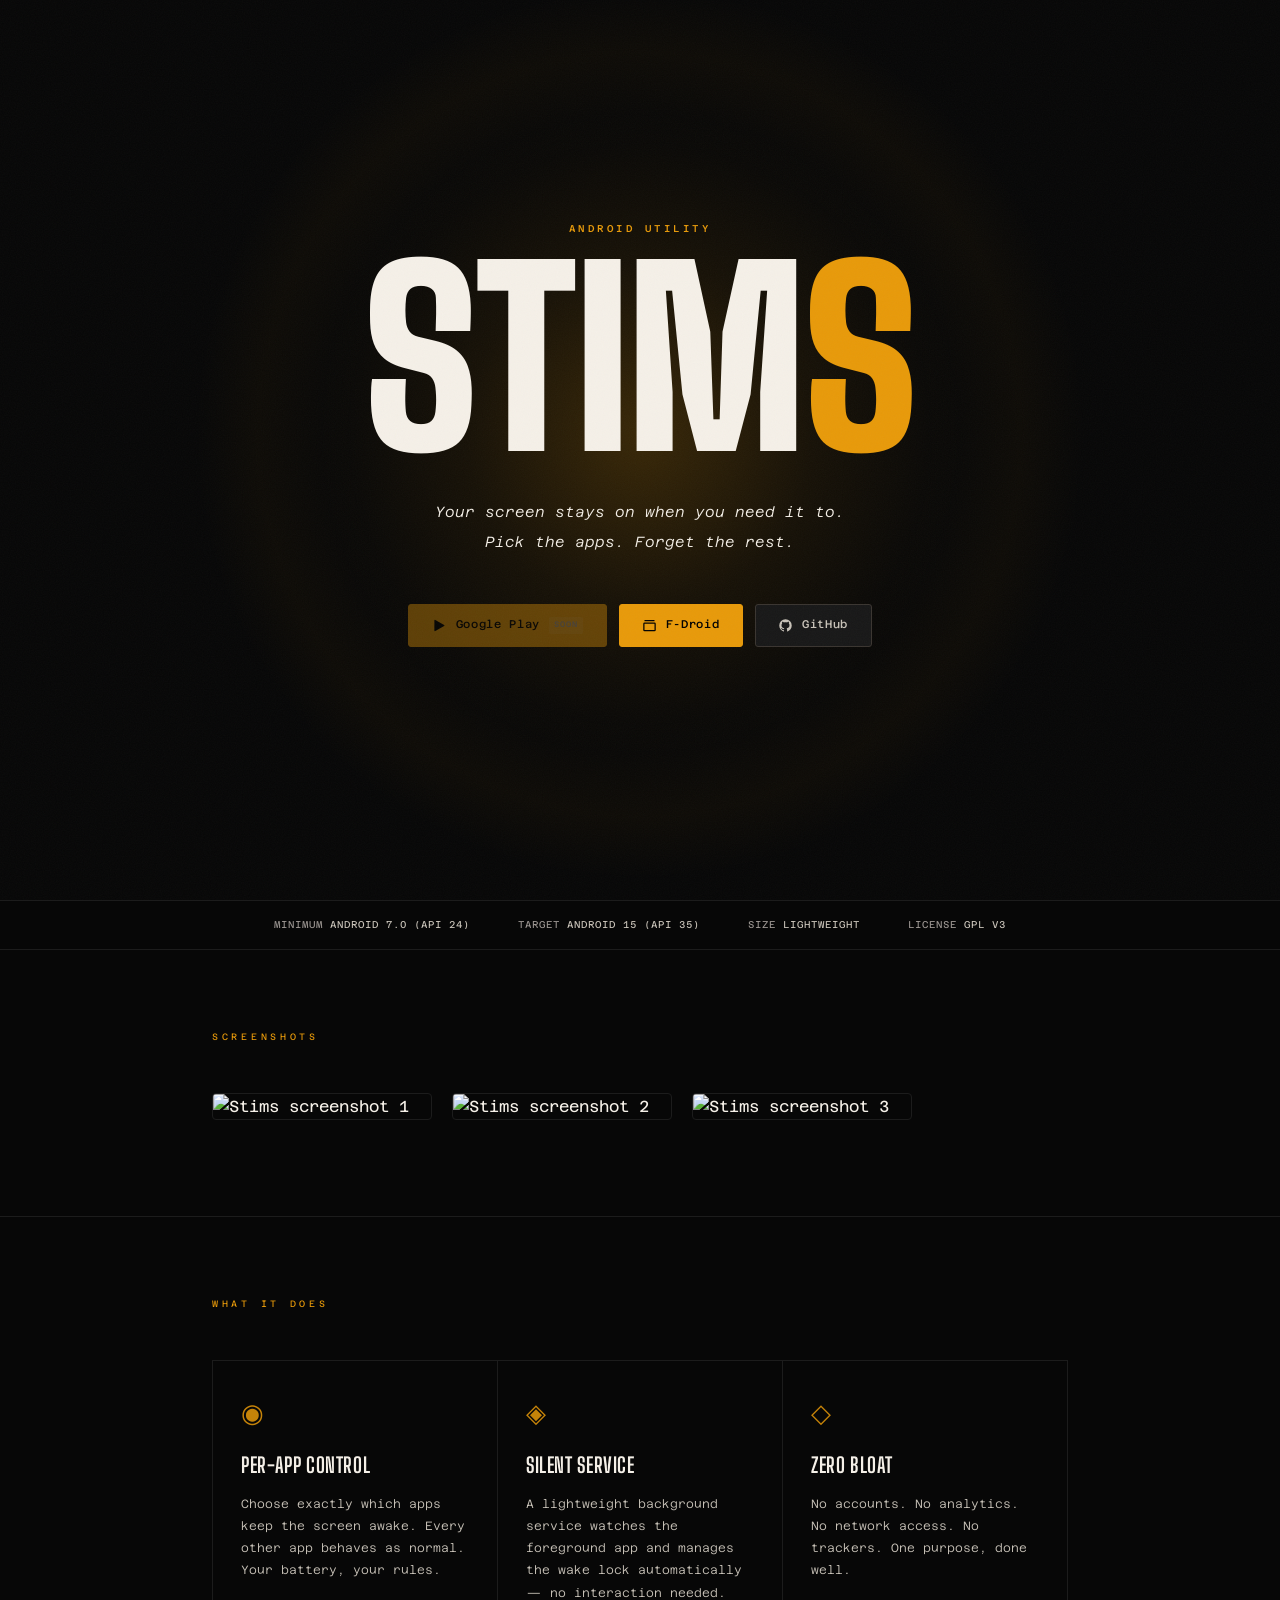
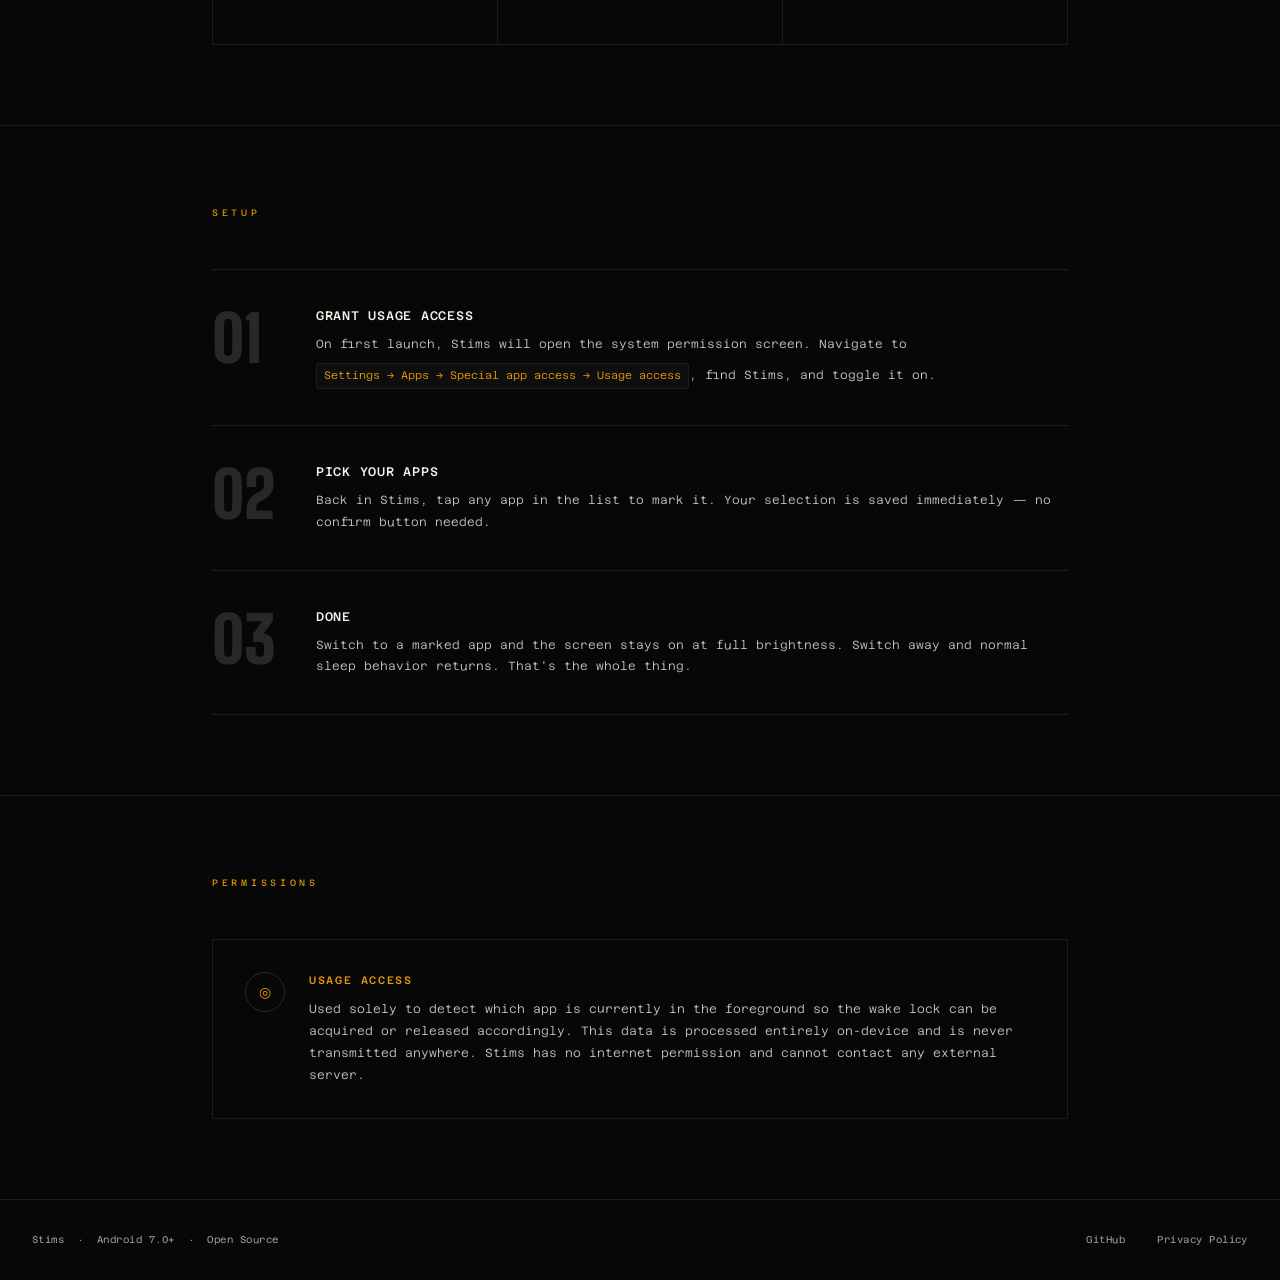
==== index.html @ 347eaefb "release on F-droid" ====
<!doctype html>
<html lang="en">
  <head>
    <meta charset="UTF-8" />
    <meta name="viewport" content="width=device-width, initial-scale=1.0" />
    <title>Stims — Keep Your Screen Awake</title>
    <meta
      name="description"
      content="Stims keeps your Android screen awake while your chosen apps are open. Simple, lightweight, no bloat."
    />
    <meta property="og:title" content="Stims — Keep Your Screen Awake" />
    <meta
      property="og:description"
      content="Pick the apps. Forget the rest. Your screen stays on when you need it to."
    />
    <meta property="og:type" content="website" />
    <link rel="preconnect" href="https://fonts.googleapis.com" />
    <link rel="preconnect" href="https://fonts.gstatic.com" crossorigin />
    <link
      href="https://fonts.googleapis.com/css2?family=Big+Shoulders+Display:wght@400;700;900&family=Azeret+Mono:ital,wght@0,300;0,400;0,500;1,300&display=swap"
      rel="stylesheet"
    />
    <style>
      :root {
        --bg: #070707;
        --surface: #0e0e0e;
        --border: #1c1c1c;
        --border-mid: #282828;
        --amber: #e89a0a;
        --amber-bright: #ffb020;
        --text: #f5f0e8;
        --text-dim: #c8c2b8;
        --text-muted: #9a9490;
      }

      *,
      *::before,
      *::after {
        box-sizing: border-box;
        margin: 0;
        padding: 0;
      }

      html {
        scroll-behavior: smooth;
      }

      body {
        background-color: var(--bg);
        color: var(--text);
        font-family: 'Azeret Mono', monospace;
        font-weight: 400;
        line-height: 1.6;
        min-height: 100vh;
        overflow-x: hidden;
      }

      /* Grain overlay */
      body::after {
        content: '';
        position: fixed;
        inset: 0;
        background-image: url("data:image/svg+xml,%3Csvg xmlns='http://www.w3.org/2000/svg' width='300' height='300'%3E%3Cfilter id='n'%3E%3CfeTurbulence type='fractalNoise' baseFrequency='0.85' numOctaves='4' stitchTiles='stitch'/%3E%3C/filter%3E%3Crect width='300' height='300' filter='url(%23n)' opacity='1'/%3E%3C/svg%3E");
        opacity: 0.035;
        pointer-events: none;
        z-index: 999;
      }

      /* ─── HERO ─── */
      .hero {
        position: relative;
        min-height: 100svh;
        display: flex;
        flex-direction: column;
        align-items: center;
        justify-content: center;
        padding: 4rem 2rem 6rem;
        overflow: hidden;
      }

      /* Ambient breathing orb */
      .orb {
        position: absolute;
        width: 700px;
        height: 700px;
        border-radius: 50%;
        background: radial-gradient(
          circle,
          rgba(232, 154, 10, 0.22) 0%,
          rgba(232, 154, 10, 0.07) 35%,
          transparent 65%
        );
        pointer-events: none;
        animation: breathe 7s ease-in-out infinite;
      }

      @keyframes breathe {
        0%,
        100% {
          transform: scale(1);
          opacity: 0.75;
        }

        50% {
          transform: scale(1.12);
          opacity: 1;
        }
      }

      /* Secondary haze ring */
      .orb-ring {
        position: absolute;
        width: 900px;
        height: 900px;
        border-radius: 50%;
        background: radial-gradient(
          circle,
          transparent 45%,
          rgba(232, 154, 10, 0.03) 60%,
          transparent 70%
        );
        pointer-events: none;
        animation: breathe 7s ease-in-out infinite reverse;
      }

      .hero-content {
        position: relative;
        z-index: 1;
        text-align: center;
        max-width: 820px;
      }

      .eyebrow {
        font-size: 0.62rem;
        font-weight: 500;
        letter-spacing: 0.35em;
        color: var(--amber);
        text-transform: uppercase;
        margin-bottom: 1.25rem;
        opacity: 0;
        animation: fadeUp 0.6s 0.1s ease forwards;
      }

      .app-name {
        font-family: 'Big Shoulders Display', sans-serif;
        font-weight: 900;
        font-size: clamp(6.5rem, 22vw, 15rem);
        line-height: 0.85;
        letter-spacing: -0.01em;
        text-transform: uppercase;
        color: var(--text);
        opacity: 0;
        animation: fadeUp 0.7s 0.2s ease forwards;
      }

      .app-name .accent {
        color: var(--amber);
      }

      .tagline {
        margin-top: 2.25rem;
        font-size: clamp(0.78rem, 1.4vw, 0.92rem);
        font-weight: 300;
        font-style: italic;
        color: var(--text);
        line-height: 2;
        opacity: 0;
        animation: fadeUp 0.7s 0.35s ease forwards;
      }

      /* ─── BUTTONS ─── */
      .download-row {
        display: flex;
        gap: 0.75rem;
        justify-content: center;
        flex-wrap: wrap;
        margin-top: 3rem;
        opacity: 0;
        animation: fadeUp 0.7s 0.5s ease forwards;
      }

      .btn {
        display: inline-flex;
        align-items: center;
        gap: 0.55rem;
        padding: 0.7rem 1.4rem;
        font-family: 'Azeret Mono', monospace;
        font-size: 0.7rem;
        font-weight: 500;
        letter-spacing: 0.06em;
        text-decoration: none;
        border-radius: 3px;
        transition: all 0.18s ease;
        white-space: nowrap;
        cursor: pointer;
      }

      .btn-amber {
        background: var(--amber);
        color: #000;
        border: 1px solid var(--amber);
      }

      .btn-amber:hover {
        background: var(--amber-bright);
        border-color: var(--amber-bright);
        box-shadow: 0 0 28px rgba(232, 154, 10, 0.35);
      }

      .btn-outline {
        background: #1e1a10;
        color: var(--text);
        border: 1px solid #5a4e30;
      }

      .btn-outline:hover {
        background: #2a2214;
        border-color: var(--amber);
        color: var(--amber-bright);
      }

      .btn-ghost {
        background: #181818;
        color: var(--text-dim);
        border: 1px solid #3a3530;
      }

      .btn-ghost:hover {
        background: #202020;
        color: var(--text);
        border-color: #5a5550;
      }

      .btn.disabled {
        opacity: 0.38;
        pointer-events: none;
      }

      .badge {
        font-size: 0.5rem;
        padding: 0.12rem 0.35rem;
        background: rgba(255, 255, 255, 0.07);
        color: var(--text-muted);
        border-radius: 2px;
        letter-spacing: 0.1em;
      }

      .icon {
        width: 15px;
        height: 15px;
        fill: currentColor;
        flex-shrink: 0;
      }

      /* ─── DIVIDER ─── */
      hr {
        border: none;
        border-top: 1px solid var(--border);
      }

      /* ─── COMPATIBILITY STRIP ─── */
      .compat-strip {
        border-top: 1px solid var(--border);
        border-bottom: 1px solid var(--border);
        padding: 1rem 2rem;
        display: flex;
        justify-content: center;
        gap: 3rem;
        flex-wrap: wrap;
      }

      .compat-item {
        font-size: 0.62rem;
        letter-spacing: 0.1em;
        color: var(--text-muted);
        text-transform: uppercase;
      }

      .compat-item span {
        color: var(--text-dim);
      }

      /* ─── SECTION WRAPPER ─── */
      .section {
        padding: 5rem 2rem;
        max-width: 920px;
        margin: 0 auto;
      }

      .section-label {
        font-size: 0.58rem;
        letter-spacing: 0.4em;
        color: var(--amber);
        text-transform: uppercase;
        margin-bottom: 3rem;
      }

      /* ─── FEATURES GRID ─── */
      .features-grid {
        display: grid;
        grid-template-columns: repeat(3, 1fr);
        border: 1px solid var(--border);
        background: var(--border);
        gap: 1px;
      }

      .feature-card {
        background: var(--bg);
        padding: 2.5rem 1.75rem;
        transition: background 0.2s;
      }

      .feature-card:hover {
        background: var(--surface);
      }

      .feature-glyph {
        font-size: 1.6rem;
        line-height: 1;
        color: var(--amber);
        margin-bottom: 1.4rem;
        display: block;
        opacity: 0.85;
      }

      .feature-title {
        font-family: 'Big Shoulders Display', sans-serif;
        font-weight: 700;
        font-size: 1.3rem;
        letter-spacing: 0.03em;
        text-transform: uppercase;
        color: var(--text);
        margin-bottom: 0.65rem;
      }

      .feature-desc {
        font-size: 0.75rem;
        font-weight: 300;
        color: var(--text-dim);
        line-height: 1.85;
      }

      /* ─── STEPS ─── */
      .steps-list {
        display: grid;
        gap: 0;
        margin-top: 2rem;
      }

      .step {
        display: grid;
        grid-template-columns: 5rem 1fr;
        gap: 1.5rem;
        padding: 2.25rem 0;
        border-bottom: 1px solid var(--border);
        align-items: start;
      }

      .step:first-child {
        border-top: 1px solid var(--border);
      }

      .step-num {
        font-family: 'Big Shoulders Display', sans-serif;
        font-weight: 900;
        font-size: 4rem;
        line-height: 1;
        color: var(--border-mid);
        padding-top: 0.1rem;
      }

      .step-title {
        font-size: 0.78rem;
        font-weight: 500;
        color: var(--text);
        margin-bottom: 0.5rem;
        letter-spacing: 0.06em;
        text-transform: uppercase;
      }

      .step-desc {
        font-size: 0.74rem;
        font-weight: 300;
        color: var(--text-dim);
        line-height: 1.85;
      }

      .step-code {
        display: inline-block;
        background: var(--surface);
        border: 1px solid var(--border);
        padding: 0.1rem 0.45rem;
        border-radius: 2px;
        font-size: 0.68rem;
        color: var(--amber);
        margin-top: 0.5rem;
      }

      /* ─── PERMISSION CARD ─── */
      .perm-card {
        border: 1px solid var(--border);
        padding: 2rem;
        margin-top: 2rem;
        display: grid;
        grid-template-columns: 2.5rem 1fr;
        gap: 1.5rem;
        align-items: start;
      }

      .perm-dot {
        width: 2.5rem;
        height: 2.5rem;
        border-radius: 50%;
        border: 1px solid var(--border-mid);
        display: flex;
        align-items: center;
        justify-content: center;
        font-size: 0.9rem;
        color: var(--amber);
        flex-shrink: 0;
      }

      .perm-name {
        font-size: 0.68rem;
        font-weight: 500;
        color: var(--amber);
        letter-spacing: 0.15em;
        text-transform: uppercase;
        margin-bottom: 0.5rem;
      }

      .perm-desc {
        font-size: 0.75rem;
        font-weight: 300;
        color: var(--text-dim);
        line-height: 1.85;
      }

      /* ─── SCREENSHOTS ─── */
      .screenshots-track {
        display: flex;
        gap: 1.25rem;
        overflow-x: auto;
        padding-bottom: 1rem;
        scrollbar-width: thin;
        scrollbar-color: var(--border-mid) transparent;
      }

      .screenshots-track::-webkit-scrollbar {
        height: 4px;
      }

      .screenshots-track::-webkit-scrollbar-track {
        background: transparent;
      }

      .screenshots-track::-webkit-scrollbar-thumb {
        background: var(--border-mid);
        border-radius: 2px;
      }

      .screenshot {
        flex-shrink: 0;
        width: 220px;
        border: 1px solid var(--border);
        border-radius: 4px;
        overflow: hidden;
        transition: border-color 0.18s;
      }

      .screenshot:hover {
        border-color: var(--border-mid);
      }

      .screenshot img {
        width: 100%;
        height: auto;
        display: block;
      }

      /* ─── FOOTER ─── */
      footer {
        border-top: 1px solid var(--border);
        padding: 2rem 2rem;
        display: flex;
        justify-content: space-between;
        align-items: center;
        flex-wrap: wrap;
        gap: 1rem;
        max-width: 100%;
      }

      .footer-left {
        font-size: 0.62rem;
        color: var(--text-muted);
        letter-spacing: 0.05em;
      }

      .footer-links {
        display: flex;
        gap: 2rem;
      }

      .footer-links a {
        font-size: 0.62rem;
        color: var(--text-muted);
        text-decoration: none;
        letter-spacing: 0.05em;
        transition: color 0.18s;
      }

      .footer-links a:hover {
        color: var(--amber);
      }

      /* ─── ANIMATIONS ─── */
      @keyframes fadeUp {
        from {
          opacity: 0;
          transform: translateY(16px);
        }

        to {
          opacity: 1;
          transform: translateY(0);
        }
      }

      /* ─── RESPONSIVE ─── */
      @media (max-width: 700px) {
        .features-grid {
          grid-template-columns: 1fr;
        }

        .download-row {
          flex-direction: column;
          align-items: stretch;
        }

        .btn {
          justify-content: center;
        }

        .step {
          grid-template-columns: 3.5rem 1fr;
          gap: 1rem;
        }

        .step-num {
          font-size: 3rem;
        }

        .perm-card {
          grid-template-columns: 1fr;
        }

        footer {
          flex-direction: column;
          text-align: center;
        }

        .footer-links {
          justify-content: center;
        }

        .compat-strip {
          gap: 1.5rem;
        }
      }
    </style>
  </head>

  <body>
    <!-- ═══ HERO ═══ -->
    <section class="hero">
      <div class="orb"></div>
      <div class="orb-ring"></div>

      <div class="hero-content">
        <p class="eyebrow">Android Utility</p>

        <h1 class="app-name">STIM<span class="accent">S</span></h1>

        <p class="tagline">
          Your screen stays on when you need it to.<br />
          Pick the apps. Forget the rest.
        </p>

        <div class="download-row">
          <!-- Google Play — uncomment href when available -->
          <a href="#" class="btn btn-amber disabled" aria-disabled="true">
            <!-- Play icon -->
            <svg class="icon" viewBox="0 0 24 24">
              <path
                d="M5.31 3.07C4.55 2.64 3.79 3.13 3.79 4.01v15.98c0 .88.76 1.37 1.52.94l14.1-7.99a1.07 1.07 0 0 0 0-1.88L5.31 3.07z"
              />
            </svg>
            Google Play
            <span class="badge">SOON</span>
          </a>

          <!-- F-Droid -->
          <a href="https://f-droid.org/en/packages/acidburn.stims/" class="btn btn-amber" target="_blank" rel="noopener noreferrer">
            <!-- Box icon -->
            <svg class="icon" viewBox="0 0 24 24">
              <path
                d="M20 7H4a2 2 0 0 0-2 2v10a2 2 0 0 0 2 2h16a2 2 0 0 0 2-2V9a2 2 0 0 0-2-2zm0 12H4V9h16v10zM20 3H4v2h16V3z"
              />
            </svg>
            F-Droid
          </a>

          <!-- GitHub -->
          <a
            href="https://github.com/acidburnmonkey/stims"
            class="btn btn-ghost"
            target="_blank"
            rel="noopener noreferrer"
          >
            <svg class="icon" viewBox="0 0 24 24">
              <path
                d="M12 2A10 10 0 0 0 2 12c0 4.42 2.87 8.17 6.84 9.5.5.08.66-.23.66-.5v-1.69c-2.77.6-3.36-1.34-3.36-1.34-.46-1.16-1.11-1.47-1.11-1.47-.91-.62.07-.6.07-.6 1 .07 1.53 1.03 1.53 1.03.87 1.52 2.34 1.07 2.91.83.09-.65.35-1.09.63-1.34-2.22-.25-4.55-1.11-4.55-4.92 0-1.11.38-2 1.03-2.71-.1-.25-.45-1.29.1-2.64 0 0 .84-.27 2.75 1.02.79-.22 1.65-.33 2.5-.33.85 0 1.71.11 2.5.33 1.91-1.29 2.75-1.02 2.75-1.02.55 1.35.2 2.39.1 2.64.65.71 1.03 1.6 1.03 2.71 0 3.82-2.34 4.66-4.57 4.91.36.31.69.92.69 1.85V21c0 .27.16.59.67.5C19.14 20.16 22 16.42 22 12A10 10 0 0 0 12 2z"
              />
            </svg>
            GitHub
          </a>
        </div>
      </div>
    </section>

    <!-- ═══ COMPAT STRIP ═══ -->
    <div class="compat-strip">
      <span class="compat-item">Minimum <span>Android 7.0 (API 24)</span></span>
      <span class="compat-item">Target <span>Android 15 (API 35)</span></span>
      <span class="compat-item">Size <span>Lightweight</span></span>
      <span class="compat-item">License <span>GPL v3</span></span>
    </div>

    <!-- ═══ SCREENSHOTS ═══ -->
    <div class="section">
      <p class="section-label">Screenshots</p>
      <div class="screenshots-track">
        <div class="screenshot">
          <img
            src="phoneScreenshots/s1.jpeg"
            alt="Stims screenshot 1"
            loading="lazy"
          />
        </div>
        <div class="screenshot">
          <img
            src="phoneScreenshots/s2.jpeg"
            alt="Stims screenshot 2"
            loading="lazy"
          />
        </div>
        <div class="screenshot">
          <img
            src="phoneScreenshots/s3.jpeg"
            alt="Stims screenshot 3"
            loading="lazy"
          />
        </div>
      </div>
    </div>

    <hr />

    <!-- ═══ FEATURES ═══ -->
    <div class="section">
      <p class="section-label">What it does</p>
      <div class="features-grid">
        <div class="feature-card">
          <span class="feature-glyph">◉</span>
          <h3 class="feature-title">Per-app control</h3>
          <p class="feature-desc">
            Choose exactly which apps keep the screen awake. Every other app
            behaves as normal. Your battery, your rules.
          </p>
        </div>
        <div class="feature-card">
          <span class="feature-glyph">◈</span>
          <h3 class="feature-title">Silent service</h3>
          <p class="feature-desc">
            A lightweight background service watches the foreground app and
            manages the wake lock automatically — no interaction needed.
          </p>
        </div>
        <div class="feature-card">
          <span class="feature-glyph">◇</span>
          <h3 class="feature-title">Zero bloat</h3>
          <p class="feature-desc">
            No accounts. No analytics. No network access. No trackers. One
            purpose, done well.
          </p>
        </div>
      </div>
    </div>

    <hr />

    <!-- ═══ HOW IT WORKS ═══ -->
    <div class="section">
      <p class="section-label">Setup</p>
      <div class="steps-list">
        <div class="step">
          <div class="step-num">01</div>
          <div>
            <p class="step-title">Grant Usage Access</p>
            <p class="step-desc">
              On first launch, Stims will open the system permission screen.
              Navigate to
              <span class="step-code"
                >Settings → Apps → Special app access → Usage access</span
              >, find Stims, and toggle it on.
            </p>
          </div>
        </div>
        <div class="step">
          <div class="step-num">02</div>
          <div>
            <p class="step-title">Pick your apps</p>
            <p class="step-desc">
              Back in Stims, tap any app in the list to mark it. Your selection
              is saved immediately — no confirm button needed.
            </p>
          </div>
        </div>
        <div class="step">
          <div class="step-num">03</div>
          <div>
            <p class="step-title">Done</p>
            <p class="step-desc">
              Switch to a marked app and the screen stays on at full brightness.
              Switch away and normal sleep behavior returns. That's the whole
              thing.
            </p>
          </div>
        </div>
      </div>
    </div>

    <hr />

    <!-- ═══ PERMISSIONS ═══ -->
    <div class="section">
      <p class="section-label">Permissions</p>
      <div class="perm-card">
        <div class="perm-dot">◎</div>
        <div>
          <p class="perm-name">Usage Access</p>
          <p class="perm-desc">
            Used solely to detect which app is currently in the foreground so
            the wake lock can be acquired or released accordingly. This data is
            processed entirely on-device and is never transmitted anywhere.
            Stims has no internet permission and cannot contact any external
            server.
          </p>
        </div>
      </div>
    </div>

    <!-- ═══ FOOTER ═══ -->
    <footer>
      <p class="footer-left">
        Stims &nbsp;·&nbsp; Android 7.0+ &nbsp;·&nbsp; Open Source
      </p>
      <nav class="footer-links">
        <a
          href="https://github.com/acidburnmonkey/stims"
          target="_blank"
          rel="noopener noreferrer"
          >GitHub</a
        >
        <a href="privacy.html">Privacy Policy</a>
      </nav>
    </footer>
  </body>
</html>
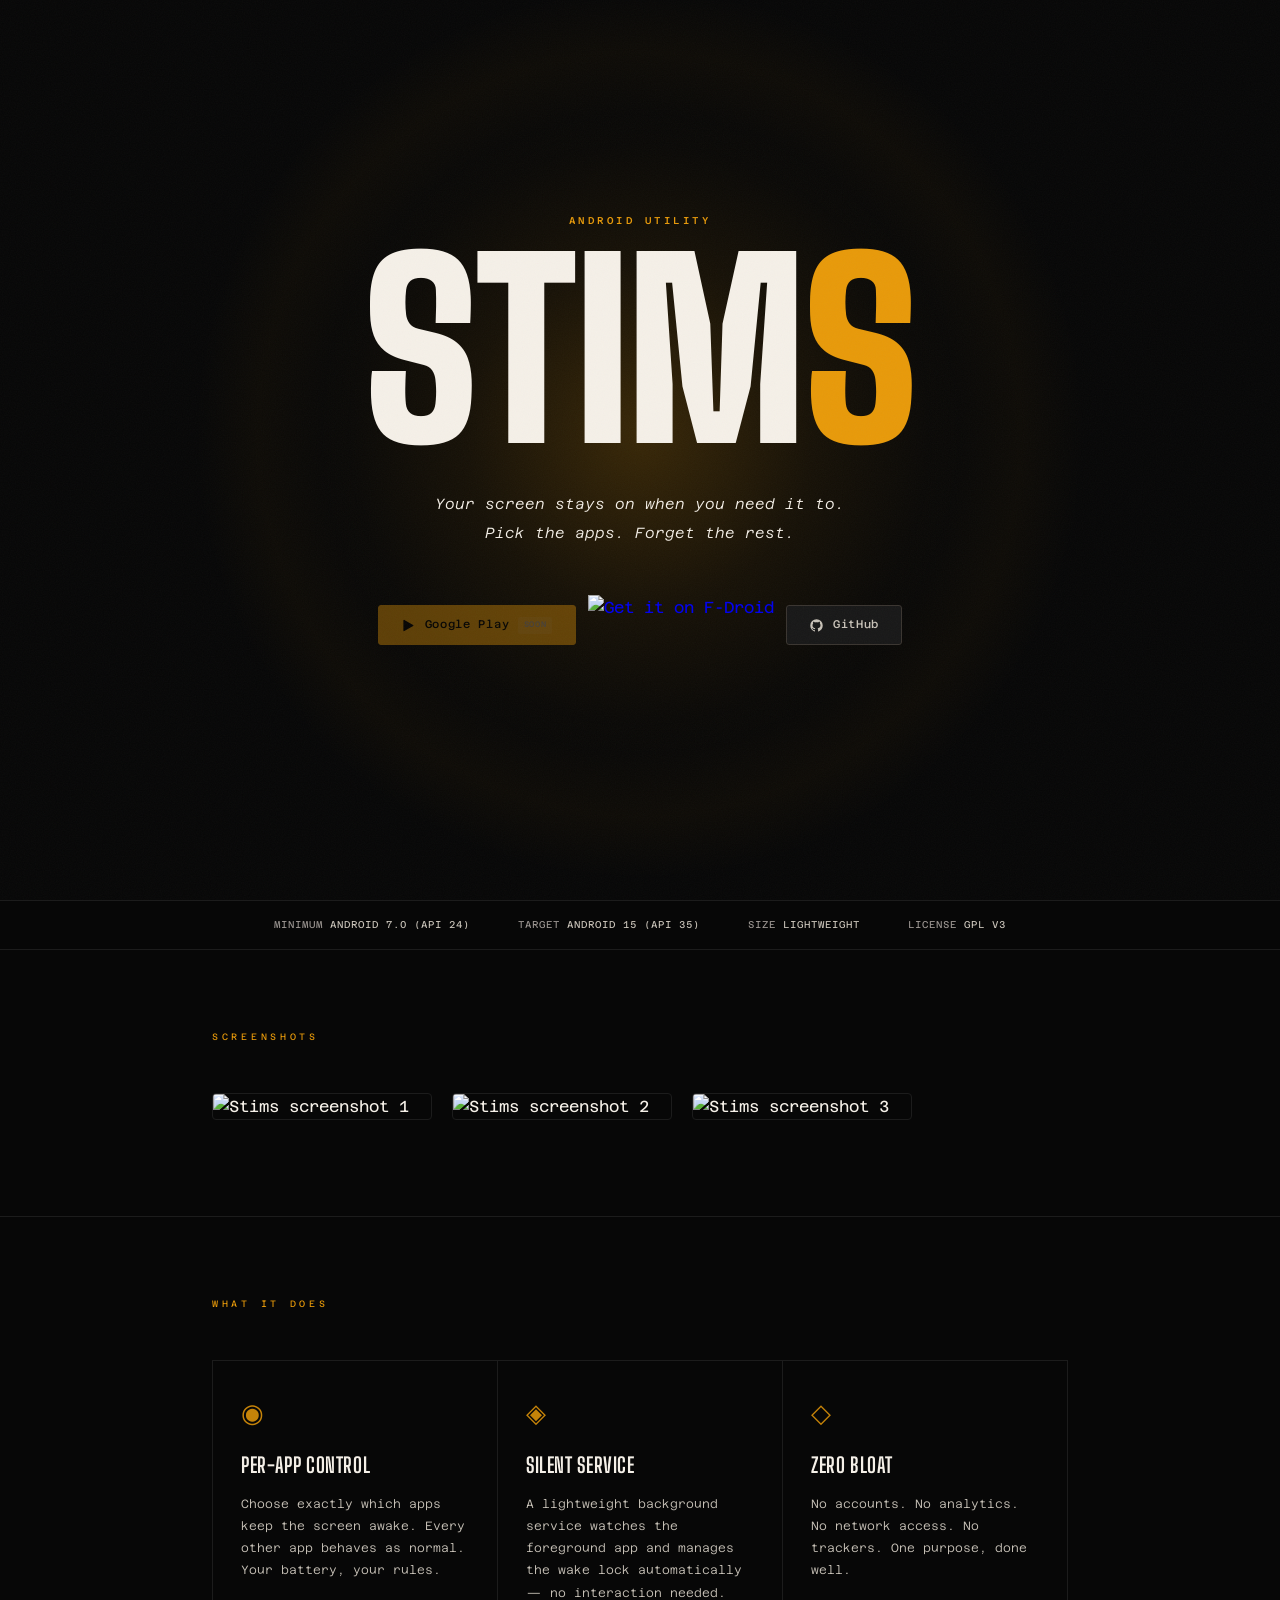
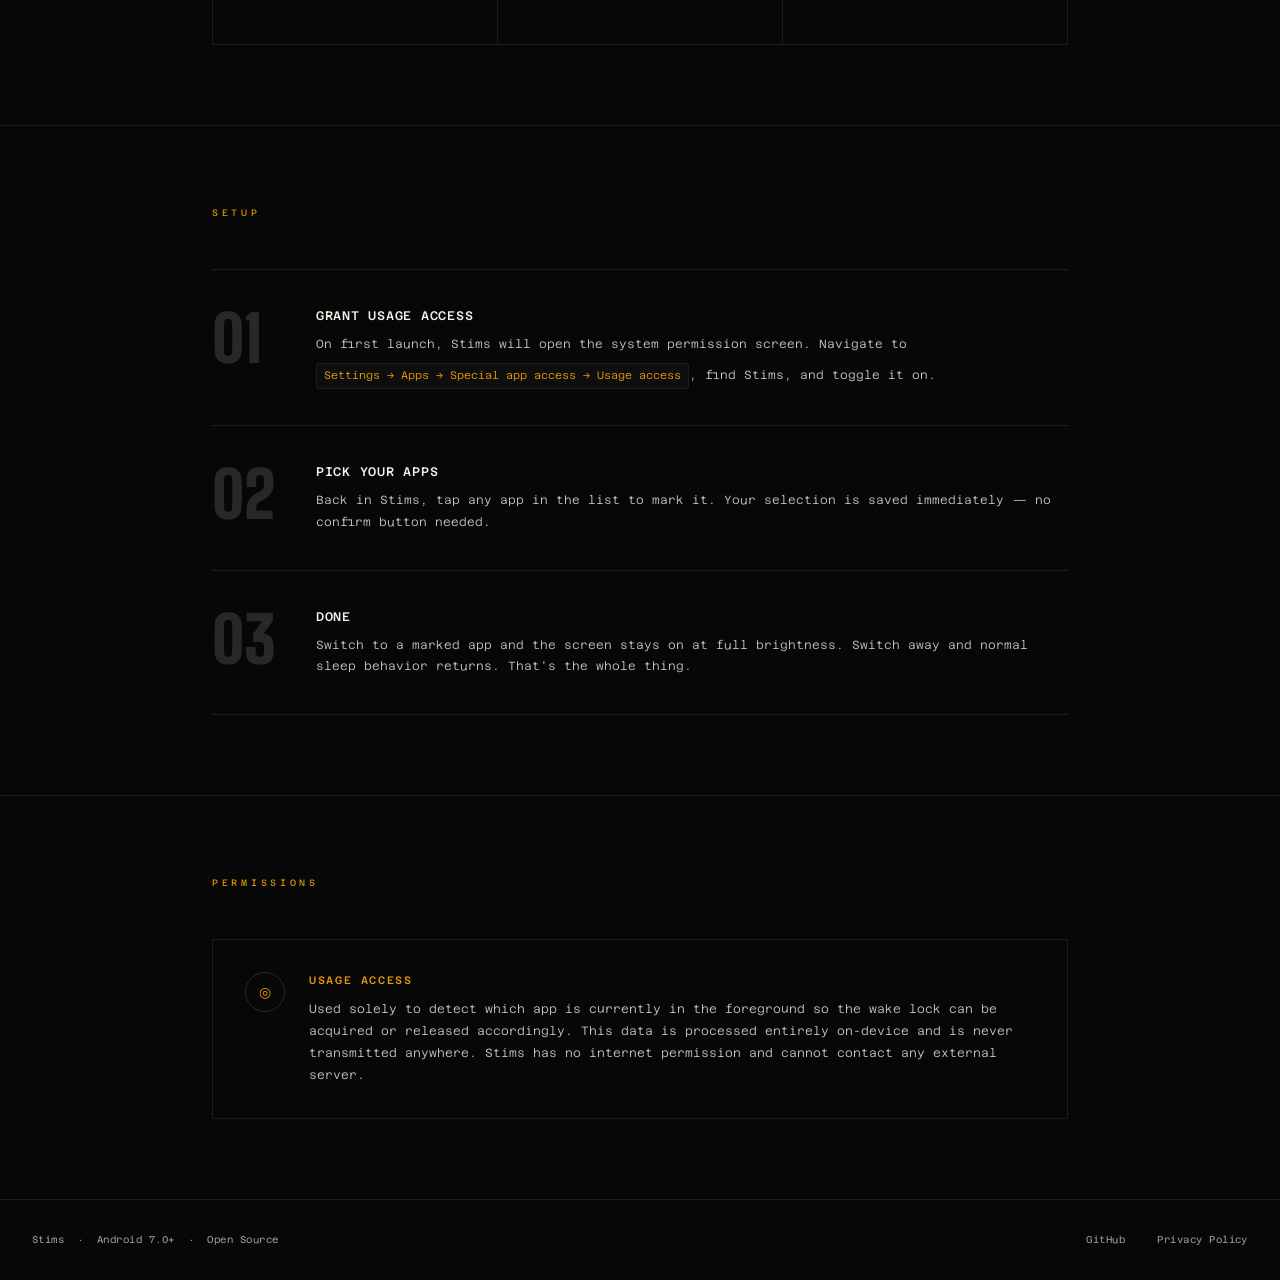
==== commit 07884c27: "added fdroid badge" ====
--- a/index.html
+++ b/index.html
@@ -20,554 +20,7 @@
       href="https://fonts.googleapis.com/css2?family=Big+Shoulders+Display:wght@400;700;900&family=Azeret+Mono:ital,wght@0,300;0,400;0,500;1,300&display=swap"
       rel="stylesheet"
     />
-    <style>
-      :root {
-        --bg: #070707;
-        --surface: #0e0e0e;
-        --border: #1c1c1c;
-        --border-mid: #282828;
-        --amber: #e89a0a;
-        --amber-bright: #ffb020;
-        --text: #f5f0e8;
-        --text-dim: #c8c2b8;
-        --text-muted: #9a9490;
-      }
-
-      *,
-      *::before,
-      *::after {
-        box-sizing: border-box;
-        margin: 0;
-        padding: 0;
-      }
-
-      html {
-        scroll-behavior: smooth;
-      }
-
-      body {
-        background-color: var(--bg);
-        color: var(--text);
-        font-family: 'Azeret Mono', monospace;
-        font-weight: 400;
-        line-height: 1.6;
-        min-height: 100vh;
-        overflow-x: hidden;
-      }
-
-      /* Grain overlay */
-      body::after {
-        content: '';
-        position: fixed;
-        inset: 0;
-        background-image: url("data:image/svg+xml,%3Csvg xmlns='http://www.w3.org/2000/svg' width='300' height='300'%3E%3Cfilter id='n'%3E%3CfeTurbulence type='fractalNoise' baseFrequency='0.85' numOctaves='4' stitchTiles='stitch'/%3E%3C/filter%3E%3Crect width='300' height='300' filter='url(%23n)' opacity='1'/%3E%3C/svg%3E");
-        opacity: 0.035;
-        pointer-events: none;
-        z-index: 999;
-      }
-
-      /* ─── HERO ─── */
-      .hero {
-        position: relative;
-        min-height: 100svh;
-        display: flex;
-        flex-direction: column;
-        align-items: center;
-        justify-content: center;
-        padding: 4rem 2rem 6rem;
-        overflow: hidden;
-      }
-
-      /* Ambient breathing orb */
-      .orb {
-        position: absolute;
-        width: 700px;
-        height: 700px;
-        border-radius: 50%;
-        background: radial-gradient(
-          circle,
-          rgba(232, 154, 10, 0.22) 0%,
-          rgba(232, 154, 10, 0.07) 35%,
-          transparent 65%
-        );
-        pointer-events: none;
-        animation: breathe 7s ease-in-out infinite;
-      }
-
-      @keyframes breathe {
-        0%,
-        100% {
-          transform: scale(1);
-          opacity: 0.75;
-        }
-
-        50% {
-          transform: scale(1.12);
-          opacity: 1;
-        }
-      }
-
-      /* Secondary haze ring */
-      .orb-ring {
-        position: absolute;
-        width: 900px;
-        height: 900px;
-        border-radius: 50%;
-        background: radial-gradient(
-          circle,
-          transparent 45%,
-          rgba(232, 154, 10, 0.03) 60%,
-          transparent 70%
-        );
-        pointer-events: none;
-        animation: breathe 7s ease-in-out infinite reverse;
-      }
-
-      .hero-content {
-        position: relative;
-        z-index: 1;
-        text-align: center;
-        max-width: 820px;
-      }
-
-      .eyebrow {
-        font-size: 0.62rem;
-        font-weight: 500;
-        letter-spacing: 0.35em;
-        color: var(--amber);
-        text-transform: uppercase;
-        margin-bottom: 1.25rem;
-        opacity: 0;
-        animation: fadeUp 0.6s 0.1s ease forwards;
-      }
-
-      .app-name {
-        font-family: 'Big Shoulders Display', sans-serif;
-        font-weight: 900;
-        font-size: clamp(6.5rem, 22vw, 15rem);
-        line-height: 0.85;
-        letter-spacing: -0.01em;
-        text-transform: uppercase;
-        color: var(--text);
-        opacity: 0;
-        animation: fadeUp 0.7s 0.2s ease forwards;
-      }
-
-      .app-name .accent {
-        color: var(--amber);
-      }
-
-      .tagline {
-        margin-top: 2.25rem;
-        font-size: clamp(0.78rem, 1.4vw, 0.92rem);
-        font-weight: 300;
-        font-style: italic;
-        color: var(--text);
-        line-height: 2;
-        opacity: 0;
-        animation: fadeUp 0.7s 0.35s ease forwards;
-      }
-
-      /* ─── BUTTONS ─── */
-      .download-row {
-        display: flex;
-        gap: 0.75rem;
-        justify-content: center;
-        flex-wrap: wrap;
-        margin-top: 3rem;
-        opacity: 0;
-        animation: fadeUp 0.7s 0.5s ease forwards;
-      }
-
-      .btn {
-        display: inline-flex;
-        align-items: center;
-        gap: 0.55rem;
-        padding: 0.7rem 1.4rem;
-        font-family: 'Azeret Mono', monospace;
-        font-size: 0.7rem;
-        font-weight: 500;
-        letter-spacing: 0.06em;
-        text-decoration: none;
-        border-radius: 3px;
-        transition: all 0.18s ease;
-        white-space: nowrap;
-        cursor: pointer;
-      }
-
-      .btn-amber {
-        background: var(--amber);
-        color: #000;
-        border: 1px solid var(--amber);
-      }
-
-      .btn-amber:hover {
-        background: var(--amber-bright);
-        border-color: var(--amber-bright);
-        box-shadow: 0 0 28px rgba(232, 154, 10, 0.35);
-      }
-
-      .btn-outline {
-        background: #1e1a10;
-        color: var(--text);
-        border: 1px solid #5a4e30;
-      }
-
-      .btn-outline:hover {
-        background: #2a2214;
-        border-color: var(--amber);
-        color: var(--amber-bright);
-      }
-
-      .btn-ghost {
-        background: #181818;
-        color: var(--text-dim);
-        border: 1px solid #3a3530;
-      }
-
-      .btn-ghost:hover {
-        background: #202020;
-        color: var(--text);
-        border-color: #5a5550;
-      }
-
-      .btn.disabled {
-        opacity: 0.38;
-        pointer-events: none;
-      }
-
-      .badge {
-        font-size: 0.5rem;
-        padding: 0.12rem 0.35rem;
-        background: rgba(255, 255, 255, 0.07);
-        color: var(--text-muted);
-        border-radius: 2px;
-        letter-spacing: 0.1em;
-      }
-
-      .icon {
-        width: 15px;
-        height: 15px;
-        fill: currentColor;
-        flex-shrink: 0;
-      }
-
-      /* ─── DIVIDER ─── */
-      hr {
-        border: none;
-        border-top: 1px solid var(--border);
-      }
-
-      /* ─── COMPATIBILITY STRIP ─── */
-      .compat-strip {
-        border-top: 1px solid var(--border);
-        border-bottom: 1px solid var(--border);
-        padding: 1rem 2rem;
-        display: flex;
-        justify-content: center;
-        gap: 3rem;
-        flex-wrap: wrap;
-      }
-
-      .compat-item {
-        font-size: 0.62rem;
-        letter-spacing: 0.1em;
-        color: var(--text-muted);
-        text-transform: uppercase;
-      }
-
-      .compat-item span {
-        color: var(--text-dim);
-      }
-
-      /* ─── SECTION WRAPPER ─── */
-      .section {
-        padding: 5rem 2rem;
-        max-width: 920px;
-        margin: 0 auto;
-      }
-
-      .section-label {
-        font-size: 0.58rem;
-        letter-spacing: 0.4em;
-        color: var(--amber);
-        text-transform: uppercase;
-        margin-bottom: 3rem;
-      }
-
-      /* ─── FEATURES GRID ─── */
-      .features-grid {
-        display: grid;
-        grid-template-columns: repeat(3, 1fr);
-        border: 1px solid var(--border);
-        background: var(--border);
-        gap: 1px;
-      }
-
-      .feature-card {
-        background: var(--bg);
-        padding: 2.5rem 1.75rem;
-        transition: background 0.2s;
-      }
-
-      .feature-card:hover {
-        background: var(--surface);
-      }
-
-      .feature-glyph {
-        font-size: 1.6rem;
-        line-height: 1;
-        color: var(--amber);
-        margin-bottom: 1.4rem;
-        display: block;
-        opacity: 0.85;
-      }
-
-      .feature-title {
-        font-family: 'Big Shoulders Display', sans-serif;
-        font-weight: 700;
-        font-size: 1.3rem;
-        letter-spacing: 0.03em;
-        text-transform: uppercase;
-        color: var(--text);
-        margin-bottom: 0.65rem;
-      }
-
-      .feature-desc {
-        font-size: 0.75rem;
-        font-weight: 300;
-        color: var(--text-dim);
-        line-height: 1.85;
-      }
-
-      /* ─── STEPS ─── */
-      .steps-list {
-        display: grid;
-        gap: 0;
-        margin-top: 2rem;
-      }
-
-      .step {
-        display: grid;
-        grid-template-columns: 5rem 1fr;
-        gap: 1.5rem;
-        padding: 2.25rem 0;
-        border-bottom: 1px solid var(--border);
-        align-items: start;
-      }
-
-      .step:first-child {
-        border-top: 1px solid var(--border);
-      }
-
-      .step-num {
-        font-family: 'Big Shoulders Display', sans-serif;
-        font-weight: 900;
-        font-size: 4rem;
-        line-height: 1;
-        color: var(--border-mid);
-        padding-top: 0.1rem;
-      }
-
-      .step-title {
-        font-size: 0.78rem;
-        font-weight: 500;
-        color: var(--text);
-        margin-bottom: 0.5rem;
-        letter-spacing: 0.06em;
-        text-transform: uppercase;
-      }
-
-      .step-desc {
-        font-size: 0.74rem;
-        font-weight: 300;
-        color: var(--text-dim);
-        line-height: 1.85;
-      }
-
-      .step-code {
-        display: inline-block;
-        background: var(--surface);
-        border: 1px solid var(--border);
-        padding: 0.1rem 0.45rem;
-        border-radius: 2px;
-        font-size: 0.68rem;
-        color: var(--amber);
-        margin-top: 0.5rem;
-      }
-
-      /* ─── PERMISSION CARD ─── */
-      .perm-card {
-        border: 1px solid var(--border);
-        padding: 2rem;
-        margin-top: 2rem;
-        display: grid;
-        grid-template-columns: 2.5rem 1fr;
-        gap: 1.5rem;
-        align-items: start;
-      }
-
-      .perm-dot {
-        width: 2.5rem;
-        height: 2.5rem;
-        border-radius: 50%;
-        border: 1px solid var(--border-mid);
-        display: flex;
-        align-items: center;
-        justify-content: center;
-        font-size: 0.9rem;
-        color: var(--amber);
-        flex-shrink: 0;
-      }
-
-      .perm-name {
-        font-size: 0.68rem;
-        font-weight: 500;
-        color: var(--amber);
-        letter-spacing: 0.15em;
-        text-transform: uppercase;
-        margin-bottom: 0.5rem;
-      }
-
-      .perm-desc {
-        font-size: 0.75rem;
-        font-weight: 300;
-        color: var(--text-dim);
-        line-height: 1.85;
-      }
-
-      /* ─── SCREENSHOTS ─── */
-      .screenshots-track {
-        display: flex;
-        gap: 1.25rem;
-        overflow-x: auto;
-        padding-bottom: 1rem;
-        scrollbar-width: thin;
-        scrollbar-color: var(--border-mid) transparent;
-      }
-
-      .screenshots-track::-webkit-scrollbar {
-        height: 4px;
-      }
-
-      .screenshots-track::-webkit-scrollbar-track {
-        background: transparent;
-      }
-
-      .screenshots-track::-webkit-scrollbar-thumb {
-        background: var(--border-mid);
-        border-radius: 2px;
-      }
-
-      .screenshot {
-        flex-shrink: 0;
-        width: 220px;
-        border: 1px solid var(--border);
-        border-radius: 4px;
-        overflow: hidden;
-        transition: border-color 0.18s;
-      }
-
-      .screenshot:hover {
-        border-color: var(--border-mid);
-      }
-
-      .screenshot img {
-        width: 100%;
-        height: auto;
-        display: block;
-      }
-
-      /* ─── FOOTER ─── */
-      footer {
-        border-top: 1px solid var(--border);
-        padding: 2rem 2rem;
-        display: flex;
-        justify-content: space-between;
-        align-items: center;
-        flex-wrap: wrap;
-        gap: 1rem;
-        max-width: 100%;
-      }
-
-      .footer-left {
-        font-size: 0.62rem;
-        color: var(--text-muted);
-        letter-spacing: 0.05em;
-      }
-
-      .footer-links {
-        display: flex;
-        gap: 2rem;
-      }
-
-      .footer-links a {
-        font-size: 0.62rem;
-        color: var(--text-muted);
-        text-decoration: none;
-        letter-spacing: 0.05em;
-        transition: color 0.18s;
-      }
-
-      .footer-links a:hover {
-        color: var(--amber);
-      }
-
-      /* ─── ANIMATIONS ─── */
-      @keyframes fadeUp {
-        from {
-          opacity: 0;
-          transform: translateY(16px);
-        }
-
-        to {
-          opacity: 1;
-          transform: translateY(0);
-        }
-      }
-
-      /* ─── RESPONSIVE ─── */
-      @media (max-width: 700px) {
-        .features-grid {
-          grid-template-columns: 1fr;
-        }
-
-        .download-row {
-          flex-direction: column;
-          align-items: stretch;
-        }
-
-        .btn {
-          justify-content: center;
-        }
-
-        .step {
-          grid-template-columns: 3.5rem 1fr;
-          gap: 1rem;
-        }
-
-        .step-num {
-          font-size: 3rem;
-        }
-
-        .perm-card {
-          grid-template-columns: 1fr;
-        }
-
-        footer {
-          flex-direction: column;
-          text-align: center;
-        }
-
-        .footer-links {
-          justify-content: center;
-        }
-
-        .compat-strip {
-          gap: 1.5rem;
-        }
-      }
-    </style>
+    <link rel="stylesheet" href="home.css" />
   </head>
 
   <body>
@@ -600,14 +53,16 @@
           </a>
 
           <!-- F-Droid -->
-          <a href="https://f-droid.org/en/packages/acidburn.stims/" class="btn btn-amber" target="_blank" rel="noopener noreferrer">
-            <!-- Box icon -->
-            <svg class="icon" viewBox="0 0 24 24">
-              <path
-                d="M20 7H4a2 2 0 0 0-2 2v10a2 2 0 0 0 2 2h16a2 2 0 0 0 2-2V9a2 2 0 0 0-2-2zm0 12H4V9h16v10zM20 3H4v2h16V3z"
-              />
-            </svg>
-            F-Droid
+          <a
+            href="https://f-droid.org/en/packages/acidburn.stims/"
+            class="fdroid-badge"
+            target="_blank"
+            rel="noopener noreferrer"
+          >
+            <img
+              src="https://f-droid.org/badge/get-it-on.svg"
+              alt="Get it on F-Droid"
+            />
           </a>
 
           <!-- GitHub -->
--- a/home.css
+++ b/home.css
@@ -0,0 +1,565 @@
+:root {
+    --bg: #070707;
+    --surface: #0e0e0e;
+    --border: #1c1c1c;
+    --border-mid: #282828;
+    --amber: #e89a0a;
+    --amber-bright: #ffb020;
+    --text: #f5f0e8;
+    --text-dim: #c8c2b8;
+    --text-muted: #9a9490;
+}
+
+*,
+*::before,
+*::after {
+    box-sizing: border-box;
+    margin: 0;
+    padding: 0;
+}
+
+html {
+    scroll-behavior: smooth;
+}
+
+body {
+    background-color: var(--bg);
+    color: var(--text);
+    font-family: 'Azeret Mono', monospace;
+    font-weight: 400;
+    line-height: 1.6;
+    min-height: 100vh;
+    overflow-x: hidden;
+}
+
+/* Grain overlay */
+body::after {
+    content: '';
+    position: fixed;
+    inset: 0;
+    background-image: url("data:image/svg+xml,%3Csvg xmlns='http://www.w3.org/2000/svg' width='300' height='300'%3E%3Cfilter id='n'%3E%3CfeTurbulence type='fractalNoise' baseFrequency='0.85' numOctaves='4' stitchTiles='stitch'/%3E%3C/filter%3E%3Crect width='300' height='300' filter='url(%23n)' opacity='1'/%3E%3C/svg%3E");
+    opacity: 0.035;
+    pointer-events: none;
+    z-index: 999;
+}
+
+/* ─── HERO ─── */
+.hero {
+    position: relative;
+    min-height: 100svh;
+    display: flex;
+    flex-direction: column;
+    align-items: center;
+    justify-content: center;
+    padding: 4rem 2rem 6rem;
+    overflow: hidden;
+}
+
+/* Ambient breathing orb */
+.orb {
+    position: absolute;
+    width: 700px;
+    height: 700px;
+    border-radius: 50%;
+    background: radial-gradient(circle,
+            rgba(232, 154, 10, 0.22) 0%,
+            rgba(232, 154, 10, 0.07) 35%,
+            transparent 65%);
+    pointer-events: none;
+    animation: breathe 7s ease-in-out infinite;
+}
+
+@keyframes breathe {
+
+    0%,
+    100% {
+        transform: scale(1);
+        opacity: 0.75;
+    }
+
+    50% {
+        transform: scale(1.12);
+        opacity: 1;
+    }
+}
+
+/* Secondary haze ring */
+.orb-ring {
+    position: absolute;
+    width: 900px;
+    height: 900px;
+    border-radius: 50%;
+    background: radial-gradient(circle,
+            transparent 45%,
+            rgba(232, 154, 10, 0.03) 60%,
+            transparent 70%);
+    pointer-events: none;
+    animation: breathe 7s ease-in-out infinite reverse;
+}
+
+.hero-content {
+    position: relative;
+    z-index: 1;
+    text-align: center;
+    max-width: 820px;
+}
+
+.eyebrow {
+    font-size: 0.62rem;
+    font-weight: 500;
+    letter-spacing: 0.35em;
+    color: var(--amber);
+    text-transform: uppercase;
+    margin-bottom: 1.25rem;
+    opacity: 0;
+    animation: fadeUp 0.6s 0.1s ease forwards;
+}
+
+.app-name {
+    font-family: 'Big Shoulders Display', sans-serif;
+    font-weight: 900;
+    font-size: clamp(6.5rem, 22vw, 15rem);
+    line-height: 0.85;
+    letter-spacing: -0.01em;
+    text-transform: uppercase;
+    color: var(--text);
+    opacity: 0;
+    animation: fadeUp 0.7s 0.2s ease forwards;
+}
+
+.app-name .accent {
+    color: var(--amber);
+}
+
+.tagline {
+    margin-top: 2.25rem;
+    font-size: clamp(0.78rem, 1.4vw, 0.92rem);
+    font-weight: 300;
+    font-style: italic;
+    color: var(--text);
+    line-height: 2;
+    opacity: 0;
+    animation: fadeUp 0.7s 0.35s ease forwards;
+}
+
+/* ─── BUTTONS ─── */
+.download-row {
+    display: flex;
+    gap: 0.75rem;
+    justify-content: center;
+    align-items: center;
+    flex-wrap: wrap;
+    margin-top: 3rem;
+    opacity: 0;
+    animation: fadeUp 0.7s 0.5s ease forwards;
+}
+
+.btn {
+    display: inline-flex;
+    align-items: center;
+    gap: 0.55rem;
+    height: 40px;
+    padding: 0 1.4rem;
+    box-sizing: border-box;
+    font-family: 'Azeret Mono', monospace;
+    font-size: 0.7rem;
+    font-weight: 500;
+    letter-spacing: 0.06em;
+    text-decoration: none;
+    border-radius: 3px;
+    transition: all 0.18s ease;
+    white-space: nowrap;
+    cursor: pointer;
+}
+
+.btn-amber {
+    background: var(--amber);
+    color: #000;
+    border: 1px solid var(--amber);
+}
+
+.btn-amber:hover {
+    background: var(--amber-bright);
+    border-color: var(--amber-bright);
+    box-shadow: 0 0 28px rgba(232, 154, 10, 0.35);
+}
+
+.btn-outline {
+    background: #1e1a10;
+    color: var(--text);
+    border: 1px solid #5a4e30;
+}
+
+.btn-outline:hover {
+    background: #2a2214;
+    border-color: var(--amber);
+    color: var(--amber-bright);
+}
+
+.btn-ghost {
+    background: #181818;
+    color: var(--text-dim);
+    border: 1px solid #3a3530;
+}
+
+.btn-ghost:hover {
+    background: #202020;
+    color: var(--text);
+    border-color: #5a5550;
+}
+
+.btn.disabled {
+    opacity: 0.38;
+    pointer-events: none;
+}
+
+.badge {
+    font-size: 0.5rem;
+    padding: 0.12rem 0.35rem;
+    background: rgba(255, 255, 255, 0.07);
+    color: var(--text-muted);
+    border-radius: 2px;
+    letter-spacing: 0.1em;
+}
+
+.icon {
+    width: 15px;
+    height: 15px;
+    fill: currentColor;
+    flex-shrink: 0;
+}
+
+/* F-Droid official badge — self-contained graphic, sized to match buttons */
+.fdroid-badge {
+    display: inline-flex;
+    align-items: center;
+    text-decoration: none;
+    transition: opacity 0.18s ease;
+}
+
+.fdroid-badge:hover {
+    opacity: 0.85;
+}
+
+.fdroid-badge img {
+    display: block;
+    height: 60px;
+    width: auto;
+}
+
+/* ─── DIVIDER ─── */
+hr {
+    border: none;
+    border-top: 1px solid var(--border);
+}
+
+/* ─── COMPATIBILITY STRIP ─── */
+.compat-strip {
+    border-top: 1px solid var(--border);
+    border-bottom: 1px solid var(--border);
+    padding: 1rem 2rem;
+    display: flex;
+    justify-content: center;
+    gap: 3rem;
+    flex-wrap: wrap;
+}
+
+.compat-item {
+    font-size: 0.62rem;
+    letter-spacing: 0.1em;
+    color: var(--text-muted);
+    text-transform: uppercase;
+}
+
+.compat-item span {
+    color: var(--text-dim);
+}
+
+/* ─── SECTION WRAPPER ─── */
+.section {
+    padding: 5rem 2rem;
+    max-width: 920px;
+    margin: 0 auto;
+}
+
+.section-label {
+    font-size: 0.58rem;
+    letter-spacing: 0.4em;
+    color: var(--amber);
+    text-transform: uppercase;
+    margin-bottom: 3rem;
+}
+
+/* ─── FEATURES GRID ─── */
+.features-grid {
+    display: grid;
+    grid-template-columns: repeat(3, 1fr);
+    border: 1px solid var(--border);
+    background: var(--border);
+    gap: 1px;
+}
+
+.feature-card {
+    background: var(--bg);
+    padding: 2.5rem 1.75rem;
+    transition: background 0.2s;
+}
+
+.feature-card:hover {
+    background: var(--surface);
+}
+
+.feature-glyph {
+    font-size: 1.6rem;
+    line-height: 1;
+    color: var(--amber);
+    margin-bottom: 1.4rem;
+    display: block;
+    opacity: 0.85;
+}
+
+.feature-title {
+    font-family: 'Big Shoulders Display', sans-serif;
+    font-weight: 700;
+    font-size: 1.3rem;
+    letter-spacing: 0.03em;
+    text-transform: uppercase;
+    color: var(--text);
+    margin-bottom: 0.65rem;
+}
+
+.feature-desc {
+    font-size: 0.75rem;
+    font-weight: 300;
+    color: var(--text-dim);
+    line-height: 1.85;
+}
+
+/* ─── STEPS ─── */
+.steps-list {
+    display: grid;
+    gap: 0;
+    margin-top: 2rem;
+}
+
+.step {
+    display: grid;
+    grid-template-columns: 5rem 1fr;
+    gap: 1.5rem;
+    padding: 2.25rem 0;
+    border-bottom: 1px solid var(--border);
+    align-items: start;
+}
+
+.step:first-child {
+    border-top: 1px solid var(--border);
+}
+
+.step-num {
+    font-family: 'Big Shoulders Display', sans-serif;
+    font-weight: 900;
+    font-size: 4rem;
+    line-height: 1;
+    color: var(--border-mid);
+    padding-top: 0.1rem;
+}
+
+.step-title {
+    font-size: 0.78rem;
+    font-weight: 500;
+    color: var(--text);
+    margin-bottom: 0.5rem;
+    letter-spacing: 0.06em;
+    text-transform: uppercase;
+}
+
+.step-desc {
+    font-size: 0.74rem;
+    font-weight: 300;
+    color: var(--text-dim);
+    line-height: 1.85;
+}
+
+.step-code {
+    display: inline-block;
+    background: var(--surface);
+    border: 1px solid var(--border);
+    padding: 0.1rem 0.45rem;
+    border-radius: 2px;
+    font-size: 0.68rem;
+    color: var(--amber);
+    margin-top: 0.5rem;
+}
+
+/* ─── PERMISSION CARD ─── */
+.perm-card {
+    border: 1px solid var(--border);
+    padding: 2rem;
+    margin-top: 2rem;
+    display: grid;
+    grid-template-columns: 2.5rem 1fr;
+    gap: 1.5rem;
+    align-items: start;
+}
+
+.perm-dot {
+    width: 2.5rem;
+    height: 2.5rem;
+    border-radius: 50%;
+    border: 1px solid var(--border-mid);
+    display: flex;
+    align-items: center;
+    justify-content: center;
+    font-size: 0.9rem;
+    color: var(--amber);
+    flex-shrink: 0;
+}
+
+.perm-name {
+    font-size: 0.68rem;
+    font-weight: 500;
+    color: var(--amber);
+    letter-spacing: 0.15em;
+    text-transform: uppercase;
+    margin-bottom: 0.5rem;
+}
+
+.perm-desc {
+    font-size: 0.75rem;
+    font-weight: 300;
+    color: var(--text-dim);
+    line-height: 1.85;
+}
+
+/* ─── SCREENSHOTS ─── */
+.screenshots-track {
+    display: flex;
+    gap: 1.25rem;
+    overflow-x: auto;
+    padding-bottom: 1rem;
+    scrollbar-width: thin;
+    scrollbar-color: var(--border-mid) transparent;
+}
+
+.screenshots-track::-webkit-scrollbar {
+    height: 4px;
+}
+
+.screenshots-track::-webkit-scrollbar-track {
+    background: transparent;
+}
+
+.screenshots-track::-webkit-scrollbar-thumb {
+    background: var(--border-mid);
+    border-radius: 2px;
+}
+
+.screenshot {
+    flex-shrink: 0;
+    width: 220px;
+    border: 1px solid var(--border);
+    border-radius: 4px;
+    overflow: hidden;
+    transition: border-color 0.18s;
+}
+
+.screenshot:hover {
+    border-color: var(--border-mid);
+}
+
+.screenshot img {
+    width: 100%;
+    height: auto;
+    display: block;
+}
+
+/* ─── FOOTER ─── */
+footer {
+    border-top: 1px solid var(--border);
+    padding: 2rem 2rem;
+    display: flex;
+    justify-content: space-between;
+    align-items: center;
+    flex-wrap: wrap;
+    gap: 1rem;
+    max-width: 100%;
+}
+
+.footer-left {
+    font-size: 0.62rem;
+    color: var(--text-muted);
+    letter-spacing: 0.05em;
+}
+
+.footer-links {
+    display: flex;
+    gap: 2rem;
+}
+
+.footer-links a {
+    font-size: 0.62rem;
+    color: var(--text-muted);
+    text-decoration: none;
+    letter-spacing: 0.05em;
+    transition: color 0.18s;
+}
+
+.footer-links a:hover {
+    color: var(--amber);
+}
+
+/* ─── ANIMATIONS ─── */
+@keyframes fadeUp {
+    from {
+        opacity: 0;
+        transform: translateY(16px);
+    }
+
+    to {
+        opacity: 1;
+        transform: translateY(0);
+    }
+}
+
+/* ─── RESPONSIVE ─── */
+@media (max-width: 700px) {
+    .features-grid {
+        grid-template-columns: 1fr;
+    }
+
+    .download-row {
+        flex-direction: column;
+        align-items: stretch;
+    }
+
+    .btn,
+    .fdroid-badge {
+        justify-content: center;
+    }
+
+    .step {
+        grid-template-columns: 3.5rem 1fr;
+        gap: 1rem;
+    }
+
+    .step-num {
+        font-size: 3rem;
+    }
+
+    .perm-card {
+        grid-template-columns: 1fr;
+    }
+
+    footer {
+        flex-direction: column;
+        text-align: center;
+    }
+
+    .footer-links {
+        justify-content: center;
+    }
+
+    .compat-strip {
+        gap: 1.5rem;
+    }
+}
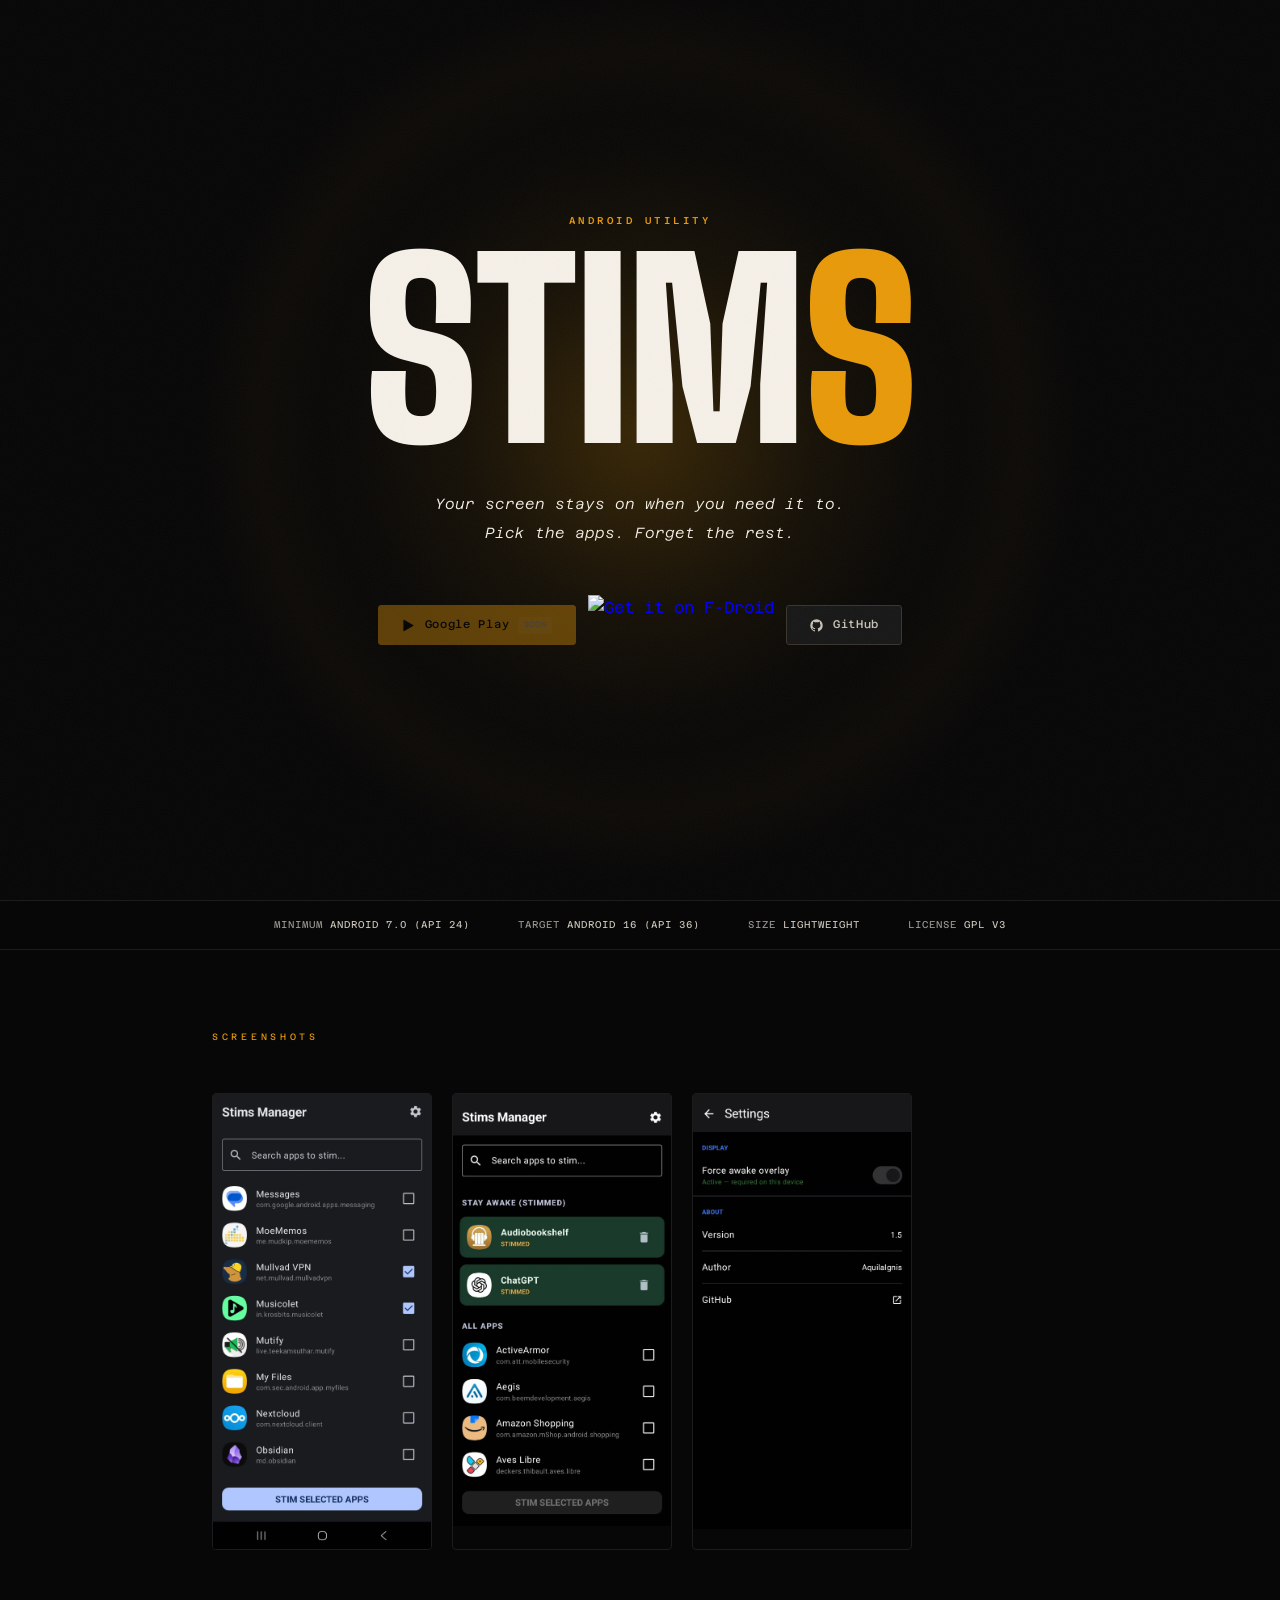
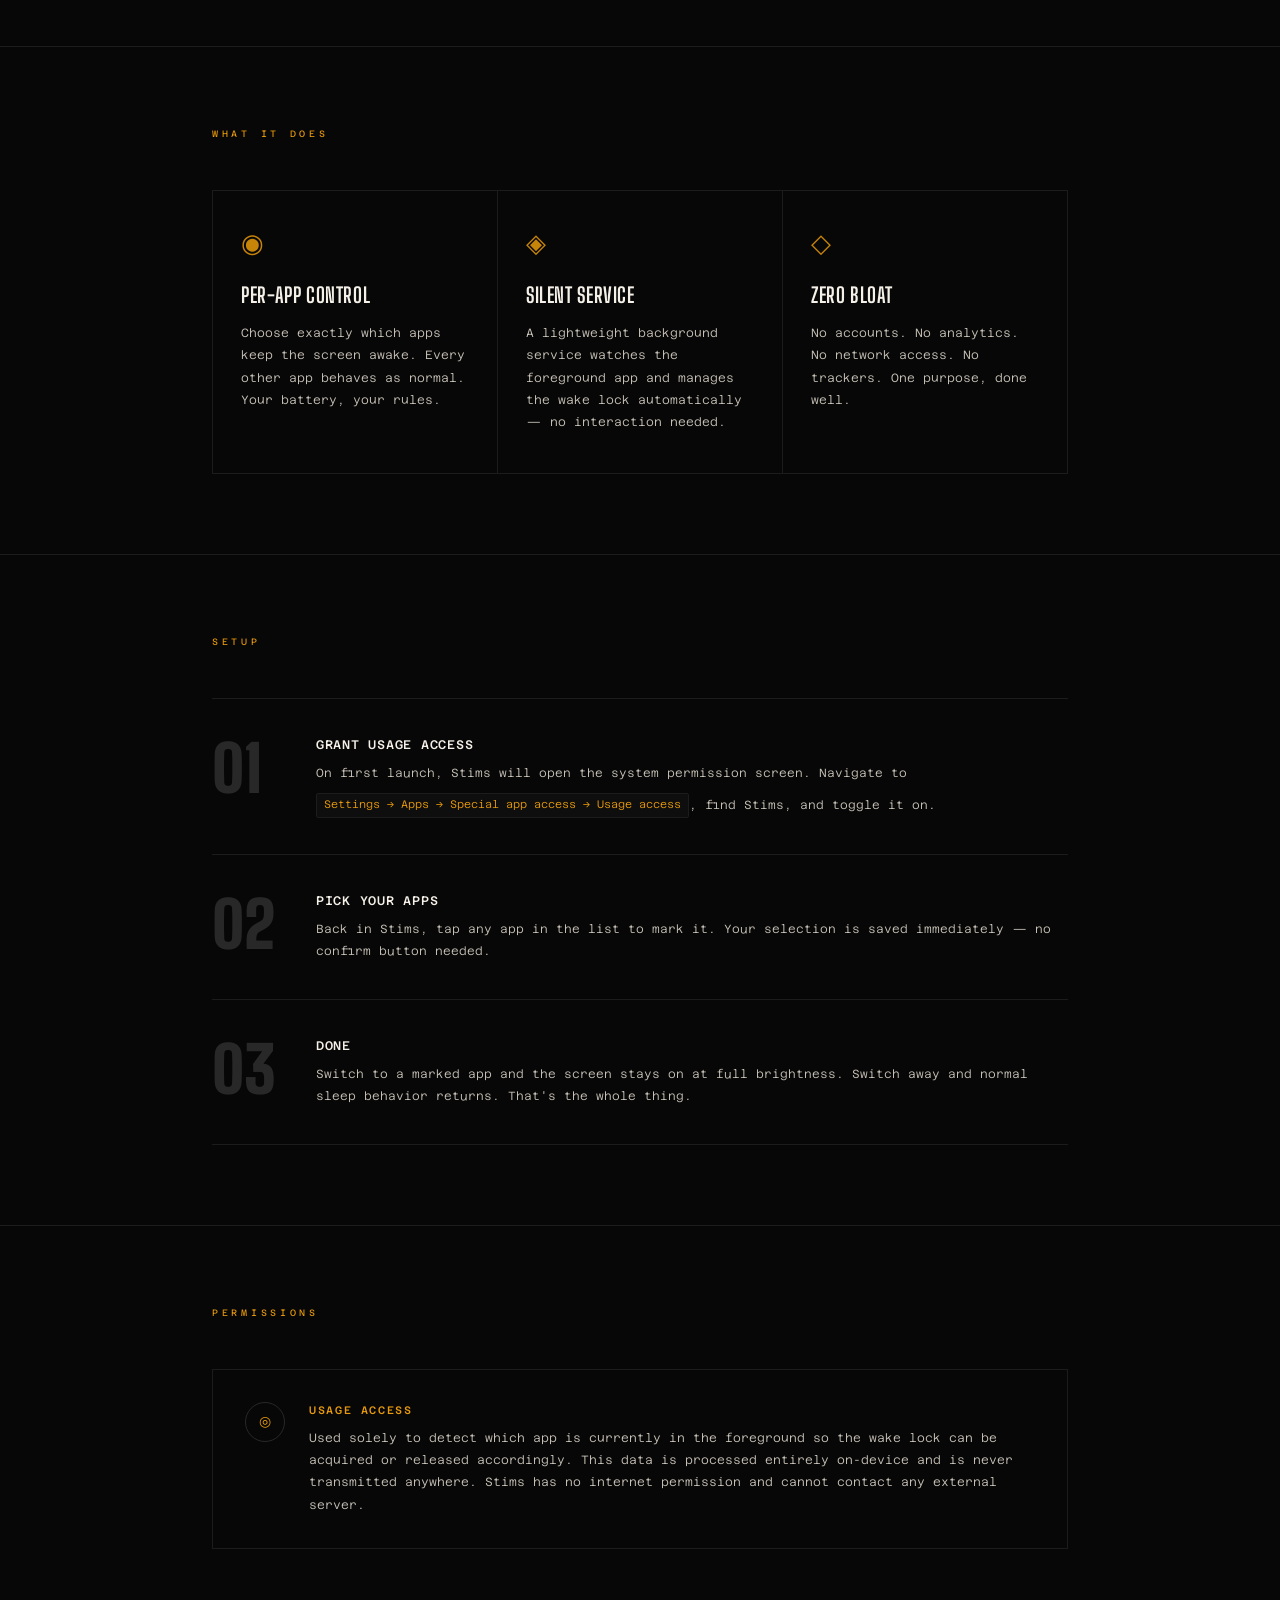
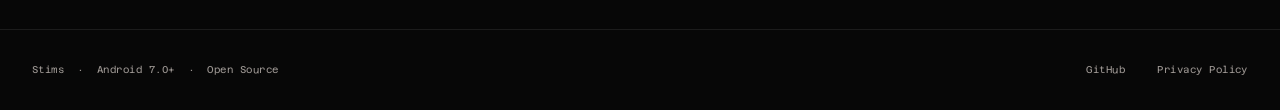
==== commit 5231ea92: "updated phoneScreenshots and github username" ====
--- a/index.html
+++ b/index.html
@@ -86,7 +86,7 @@
     <!-- ═══ COMPAT STRIP ═══ -->
     <div class="compat-strip">
       <span class="compat-item">Minimum <span>Android 7.0 (API 24)</span></span>
-      <span class="compat-item">Target <span>Android 15 (API 35)</span></span>
+      <span class="compat-item">Target <span>Android 16 (API 36)</span></span>
       <span class="compat-item">Size <span>Lightweight</span></span>
       <span class="compat-item">License <span>GPL v3</span></span>
     </div>
@@ -97,21 +97,21 @@
       <div class="screenshots-track">
         <div class="screenshot">
           <img
-            src="phoneScreenshots/s1.jpeg"
+            src="phoneScreenshots/s1.webp"
             alt="Stims screenshot 1"
             loading="lazy"
           />
         </div>
         <div class="screenshot">
           <img
-            src="phoneScreenshots/s2.jpeg"
+            src="phoneScreenshots/s2.webp"
             alt="Stims screenshot 2"
             loading="lazy"
           />
         </div>
         <div class="screenshot">
           <img
-            src="phoneScreenshots/s3.jpeg"
+            src="phoneScreenshots/s3.webp"
             alt="Stims screenshot 3"
             loading="lazy"
           />
@@ -222,7 +222,7 @@
       </p>
       <nav class="footer-links">
         <a
-          href="https://github.com/acidburnmonkey/stims"
+          href="https://github.com/AquilaIgnis/stims"
           target="_blank"
           rel="noopener noreferrer"
           >GitHub</a
